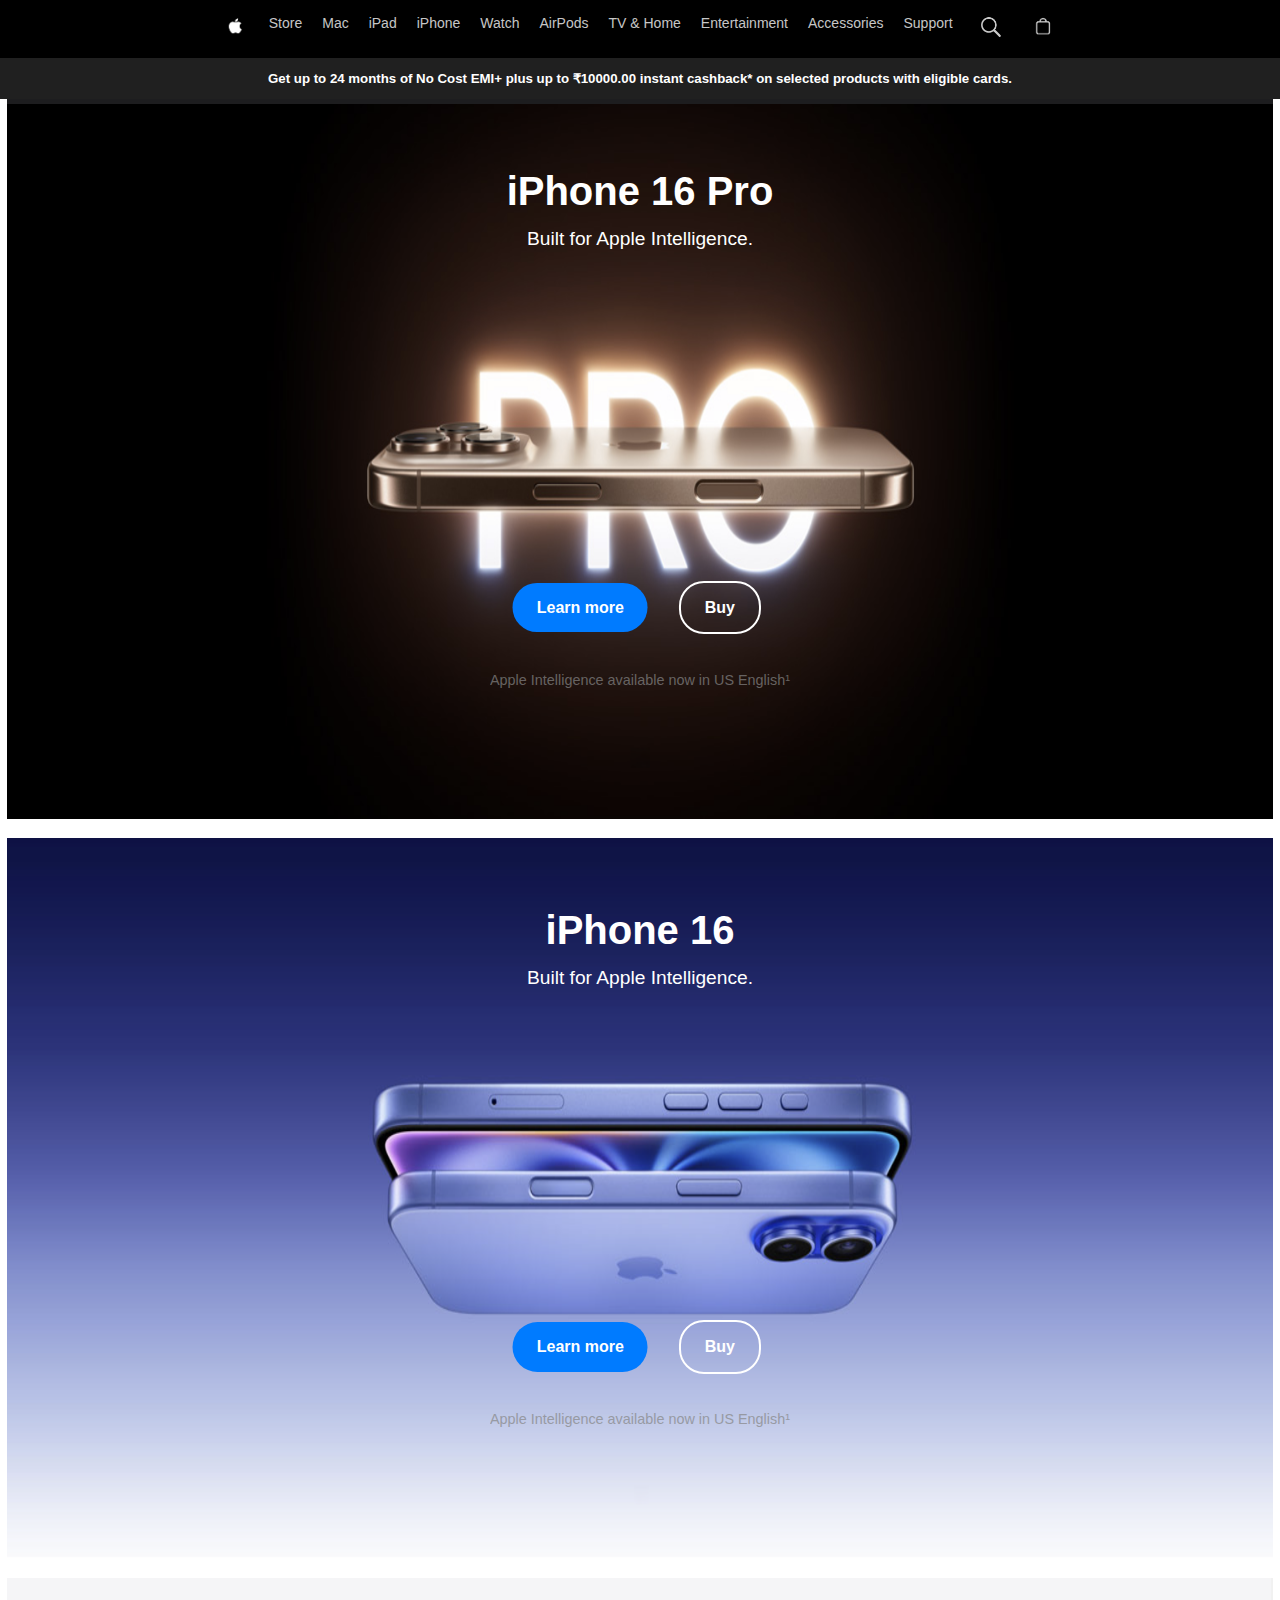
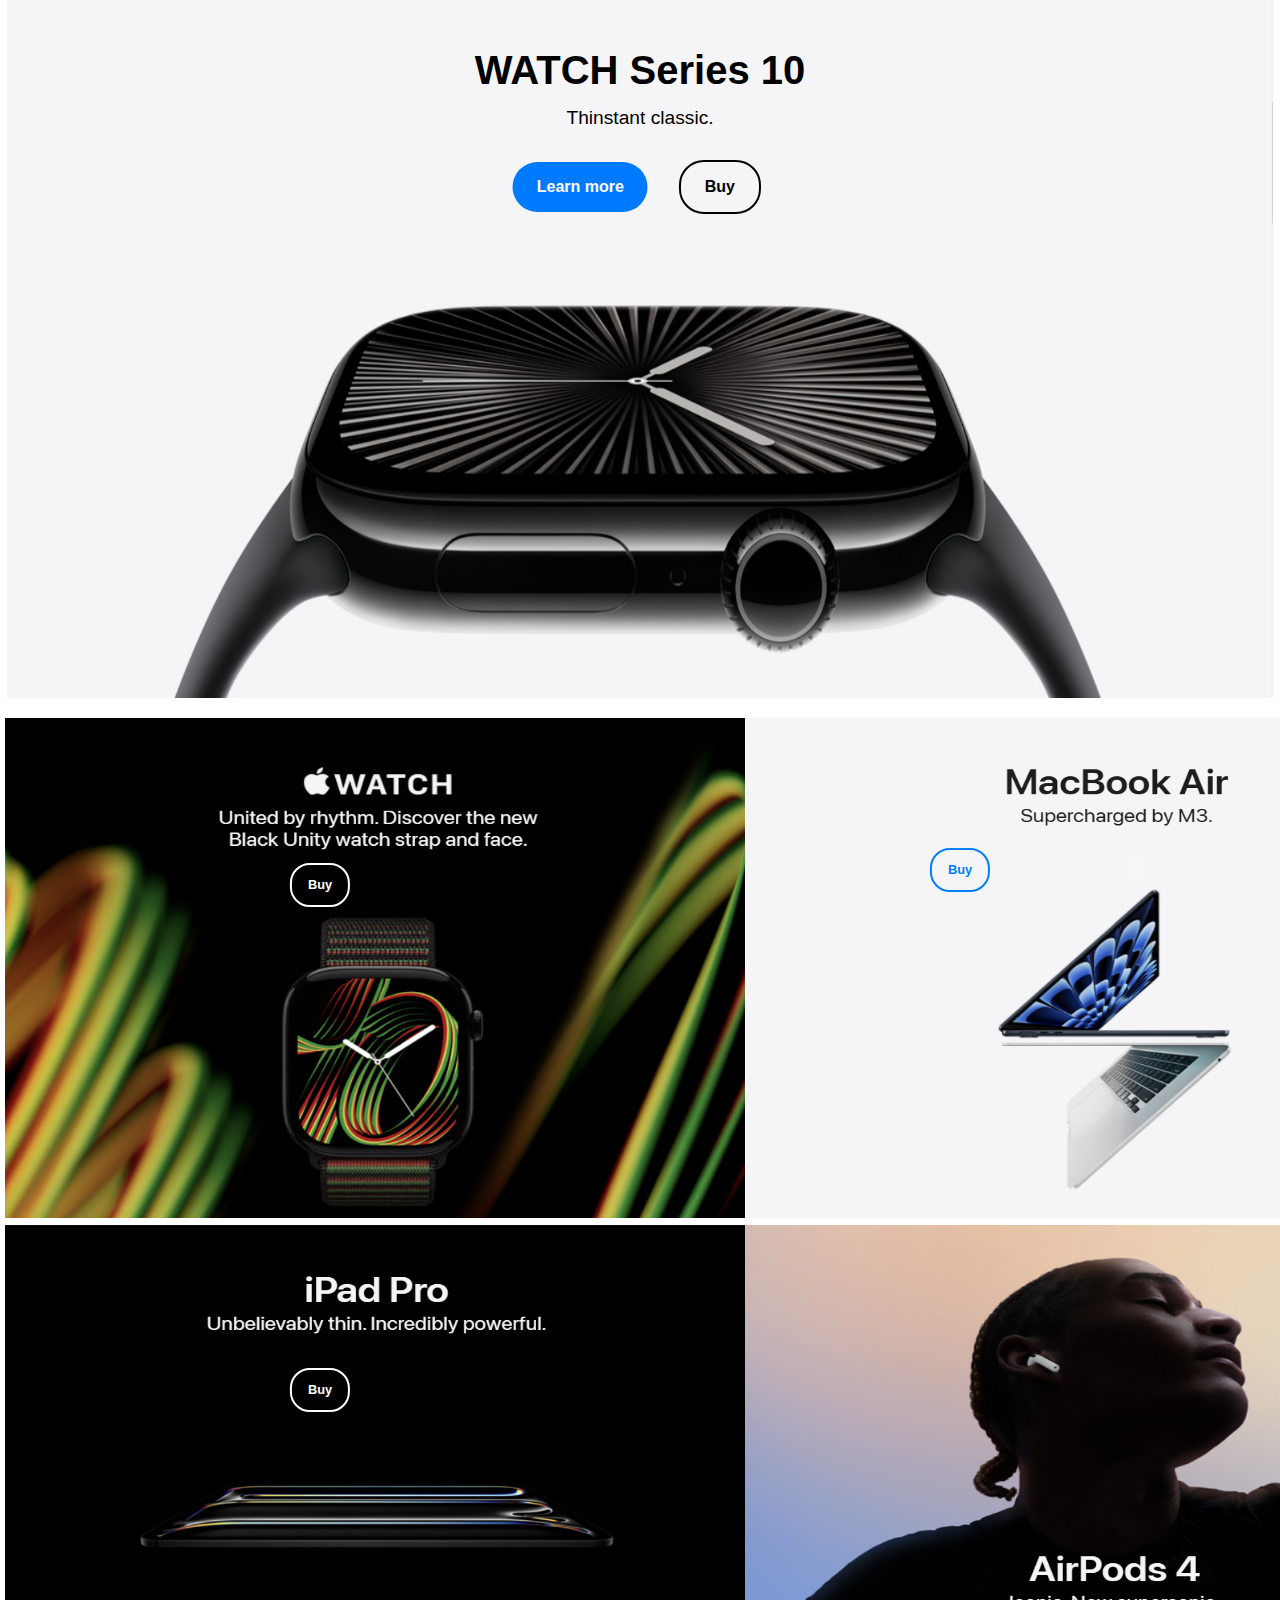
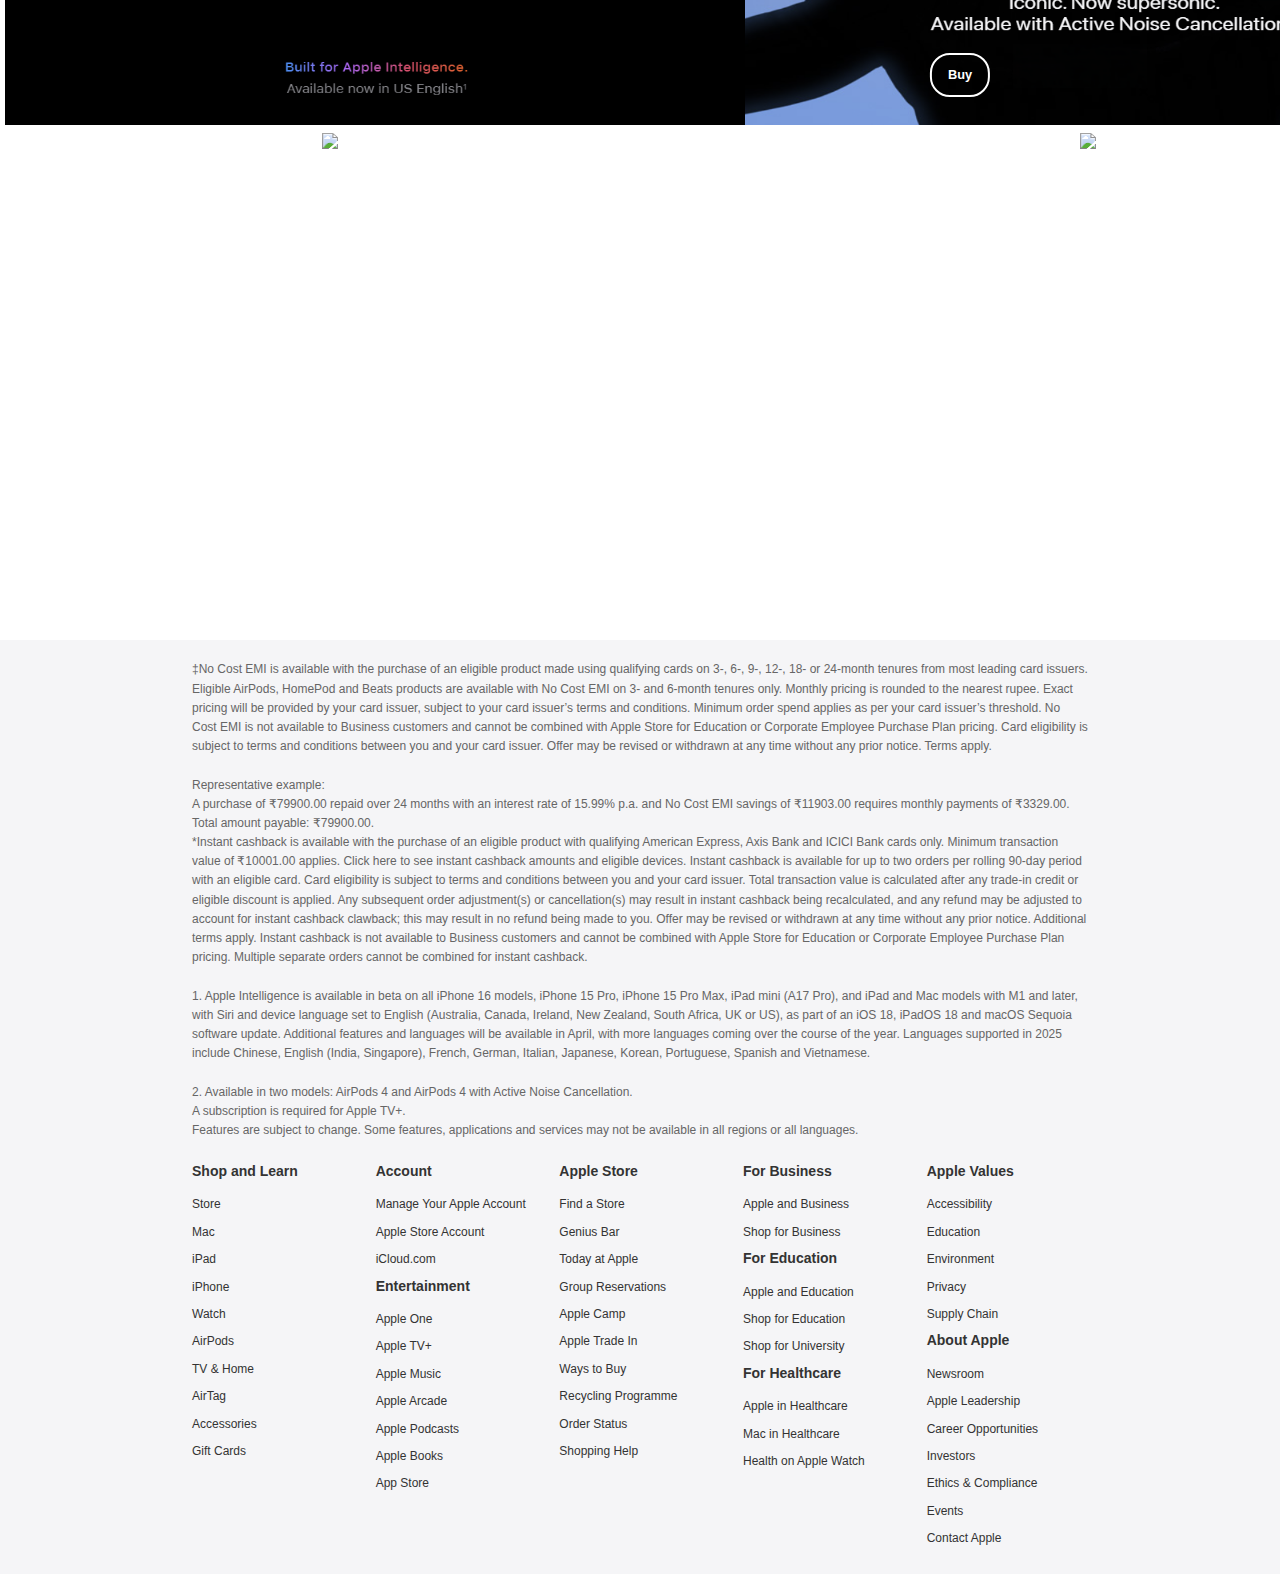
==== index.html @ c17c0697 "third" ====
<!DOCTYPE html>
<html lang="en">
<head>
  <meta charset="UTF-8">
  <meta name="viewport" content="width=device-width, initial-scale=1.0">
  <title>Apple</title>
  <link rel="stylesheet" href="styles.css">
</head>
<body>
  <!-- Navigation Bar -->
  <nav class="navbar" id="nav">
    <ul class="nav-links">
      <li><a href="#"><img src="appleLogo.jpg" alt="Apple Logo" class="logo"></a></li>
      <li><a href="https://www.apple.com/in/store">Store</a></li>
      <li><a href="https://www.apple.com/in/mac/">Mac</a></li>
      <li><a href="https://www.apple.com/in/ipad/">iPad</a></li>
      <li><a href="https://www.apple.com/in/iphone/">iPhone</a></li>
      <li><a href="https://www.apple.com/in/watch/">Watch</a></li>
      <li><a href="https://www.apple.com/in/airpods/">AirPods</a></li>
      <li><a href="https://www.apple.com/in/tv-home/">TV & Home</a></li>
      <li><a href="https://www.apple.com/in/services/all">Entertainment</a></li>
      <li><a href="https://www.apple.com/in/accessories/">Accessories</a></li>
      <li><a href="https://support.apple.com/en-in?cid=gn-ols-home-hp-tab">Support</a></li>
      <li><a href="#"><img src="search2.png" alt="Search" class="logo" id="Search"></a></li>
      <li><a href="#"><img src="shoppingBag2.png" alt="Shopping Bag" class="logo" id="SBag"></a></li>
    </ul>
  </nav>
  <div class="container">
    <div class="navbar" style="background-color:rgba(0, 0, 0, 0.873)"> <h5>Get up to 24 months of No Cost EMI+ plus up to ₹10000.00 instant cashback* on selected products with eligible cards. </h5></div>
  </div>
  <!-- iPhone 16 pro Section -->
  <div class="container">
    <div class="image-container">
      <a href="https://www.apple.com/in/iphone-16-pro/">
        <img src="iPhone16pro.png" alt="iPhone 16 Pro"> 
      </a>
    </div>
    <h1 class="Head">iPhone 16 Pro</h1>
    <p class="Sub">Built for Apple Intelligence.</p>

    <div class="buttons btn">
        <a href="https://www.apple.com/in/iphone-16-pro/" class="btn learn">Learn more</a>
        <a href="https://www.apple.com/in/shop/buy-iphone/iphone-16-pro" class="btn buy">Buy</a>
    </div>
    <p class="footnote Foot">Apple Intelligence available now in US English¹</p>
  </div>
  <!-- iPhone 16 Section -->
  <div class="container">
    <div class="image-container">
      <a href="https://www.apple.com/in/iphone-16/">
        <img src="iPhone16.png" alt="iPhone 16">
      </a>
    </div>
    <h1 class="Head">iPhone 16</h1>
    <p class="Sub">Built for Apple Intelligence.</p>

    <div class="buttons btn">
        <a href="https://www.apple.com/in/iphone-16/" class="btn learn">Learn more</a>
        <a href="https://www.apple.com/in/shop/buy-iphone/iphone-16" class="btn buy">Buy</a>
    </div>
    <p class="footnote Foot">Apple Intelligence available now in US English¹<br><br></p>
  </div>
  <!-- Watch Section -->
  <div class="container">
    <div class="image-container">
      <a href="https://www.apple.com/in/apple-watch-series-10/">
      <img src="watch.png" alt="iPhone 16">
      </a>
    </div>
    <h1 class="Head" style="color:black;">WATCH Series 10</h1>
    <p class="Sub" style="color:black">Thinstant classic.</p>

    <div class="buttons btn wbtn">
        <a href="https://www.apple.com/in/apple-watch-series-10/" class="btn learn">Learn more</a>
        <a href="https://www.apple.com/in/shop/buy-watch/apple-watch" class="btn buy wbuy">Buy</a>
    </div>
  </div>
  <!-- Other Products -->
  <div class="container container2" >
    <div class="product row1">
      <img src="watch2.png" alt="Watch 2">
      <div class="buttons1 buttons btn1">
        <a href="https://www.apple.com/in/shop/buy-iphone/iphone-16" class="btn1 buy">Buy</a>
      </div>
    </div>
    <div class="product col1">
      <img src="macbookAir.png" alt="Mac Book Air">
      <div class="buttons1 buttons btn2">
        <a href="https://www.apple.com/in/shop/buy-iphone/iphone-16" class="btn1 buy1">Buy</a>
      </div>
    </div>
    <div class="product row1">
      <img src="ipadPro.png" alt="ipadPro">
      <div class="buttons1 buttons btn3">
        <a href="https://www.apple.com/in/shop/buy-iphone/iphone-16" class="btn1 buy">Buy</a>
      </div>
    </div>
    <div class="product col1">
      <img src="airPods.png" alt="Air Pods">
      <div class="buttons1 buttons btn4">
        <a href="https://www.apple.com/in/shop/buy-iphone/iphone-16" class="btn1 buy">Buy</a>
      </div>
    </div>
    <div class="product row1">
      <img src="macbookPro.png" alt="macbookPro">
      <div class="buttons1 buttons btn5">
        <a href="https://www.apple.com/in/shop/buy-iphone/iphone-16" class="btn1 buy">Buy</a>
      </div>
    </div>
    <div class="product col1">
      <img src="tradein.png" alt="trade in">
    </div>
  </div>

  <!-- Footer -->
  <footer class="footer">
    <div class="footer-container">
        <p class="footer-note">
          ‡No Cost EMI is available with the purchase of an eligible product made using qualifying cards on 3-, 6-, 9-, 12-, 18- or 24-month tenures from most leading card issuers. Eligible AirPods, HomePod and Beats products are available with No Cost EMI on 3- and 6-month tenures only. Monthly pricing is rounded to the nearest rupee. Exact pricing will be provided by your card issuer, subject to your card issuer’s terms and conditions. Minimum order spend applies as per your card issuer’s threshold. No Cost EMI is not available to Business customers and cannot be combined with Apple Store for Education or Corporate Employee Purchase Plan pricing. Card eligibility is subject to terms and conditions between you and your card issuer. Offer may be revised or withdrawn at any time without any prior notice. Terms apply.<br><br>
          Representative example:<br>
          A purchase of ₹79900.00 repaid over 24 months with an interest rate of 15.99% p.a. and No Cost EMI savings of ₹11903.00 requires monthly payments of ₹3329.00. Total amount payable: ₹79900.00.<br>
          *Instant cashback is available with the purchase of an eligible product with qualifying American Express, Axis Bank and ICICI Bank cards only. Minimum transaction value of ₹10001.00 applies. Click here to see instant cashback amounts and eligible devices. Instant cashback is available for up to two orders per rolling 90-day period with an eligible card. Card eligibility is subject to terms and conditions between you and your card issuer. Total transaction value is calculated after any trade-in credit or eligible discount is applied. Any subsequent order adjustment(s) or cancellation(s) may result in instant cashback being recalculated, and any refund may be adjusted to account for instant cashback clawback; this may result in no refund being made to you. Offer may be revised or withdrawn at any time without any prior notice. Additional terms apply. Instant cashback is not available to Business customers and cannot be combined with Apple Store for Education or Corporate Employee Purchase Plan pricing. Multiple separate orders cannot be combined for instant cashback.<br><br>
          1. Apple Intelligence is available in beta on all iPhone 16 models, iPhone 15 Pro, iPhone 15 Pro Max, iPad mini (A17 Pro), and iPad and Mac models with M1 and later, with Siri and device language set to English (Australia, Canada, Ireland, New Zealand, South Africa, UK or US), as part of an iOS 18, iPadOS 18 and macOS Sequoia software update. Additional features and languages will be available in April, with more languages coming over the course of the year. Languages supported in 2025 include Chinese, English (India, Singapore), French, German, Italian, Japanese, Korean, Portuguese, Spanish and Vietnamese.<br><br>
          2. Available in two models: AirPods 4 and AirPods 4 with Active Noise Cancellation.<br>
          A subscription is required for Apple TV+.<br>
          Features are subject to change. Some features, applications and services may not be available in all regions or all languages.<br>
        </p>

        <div class="footer-columns">
            <div class="footer-column">
                <h4 class="footer-heading">Shop and Learn</h4>
                <ul class="footer-list">
                    <li><a href="#" class="footer-link">Store</a></li>
                    <li><a href="#" class="footer-link">Mac</a></li>
                    <li><a href="#" class="footer-link">iPad</a></li>
                    <li><a href="#" class="footer-link">iPhone</a></li>
                    <li><a href="#" class="footer-link">Watch</a></li>
                    <li><a href="#" class="footer-link">AirPods</a></li>
                    <li><a href="#" class="footer-link">TV & Home</a></li>
                    <li><a href="#" class="footer-link">AirTag</a></li>
                    <li><a href="#" class="footer-link">Accessories</a></li>
                    <li><a href="#" class="footer-link">Gift Cards</a></li>
                </ul>
            </div>

            <div class="footer-column">
                <h4 class="footer-heading">Account</h4>
                <ul class="footer-list">
                    <li><a href="#" class="footer-link">Manage Your Apple Account</a></li>
                    <li><a href="#" class="footer-link">Apple Store Account</a></li>
                    <li><a href="#" class="footer-link">iCloud.com</a></li>
                </ul>
                <h4 class="footer-heading">Entertainment</h4>
                <ul class="footer-list">
                    <li><a href="#" class="footer-link">Apple One</a></li>
                    <li><a href="#" class="footer-link">Apple TV+</a></li>
                    <li><a href="#" class="footer-link">Apple Music</a></li>
                    <li><a href="#" class="footer-link">Apple Arcade</a></li>
                    <li><a href="#" class="footer-link">Apple Podcasts</a></li>
                    <li><a href="#" class="footer-link">Apple Books</a></li>
                    <li><a href="#" class="footer-link">App Store</a></li>
                </ul>
            </div>

            <div class="footer-column">
                <h4 class="footer-heading">Apple Store</h4>
                <ul class="footer-list">
                    <li><a href="#" class="footer-link">Find a Store</a></li>
                    <li><a href="#" class="footer-link">Genius Bar</a></li>
                    <li><a href="#" class="footer-link">Today at Apple</a></li>
                    <li><a href="#" class="footer-link">Group Reservations</a></li>
                    <li><a href="#" class="footer-link">Apple Camp</a></li>
                    <li><a href="#" class="footer-link">Apple Trade In</a></li>
                    <li><a href="#" class="footer-link">Ways to Buy</a></li>
                    <li><a href="#" class="footer-link">Recycling Programme</a></li>
                    <li><a href="#" class="footer-link">Order Status</a></li>
                    <li><a href="#" class="footer-link">Shopping Help</a></li>
                </ul>
            </div>

            <div class="footer-column">
                <h4 class="footer-heading">For Business</h4>
                <ul class="footer-list">
                    <li><a href="#" class="footer-link">Apple and Business</a></li>
                    <li><a href="#" class="footer-link">Shop for Business</a></li>
                </ul>
                <h4 class="footer-heading">For Education</h4>
                <ul class="footer-list">
                    <li><a href="#" class="footer-link">Apple and Education</a></li>
                    <li><a href="#" class="footer-link">Shop for Education</a></li>
                    <li><a href="#" class="footer-link">Shop for University</a></li>
                </ul>
                <h4 class="footer-heading">For Healthcare</h4>
                <ul class="footer-list">
                    <li><a href="#" class="footer-link">Apple in Healthcare</a></li>
                    <li><a href="#" class="footer-link">Mac in Healthcare</a></li>
                    <li><a href="#" class="footer-link">Health on Apple Watch</a></li>
                </ul>
            </div>

            <div class="footer-column">
                <h4 class="footer-heading">Apple Values</h4>
                <ul class="footer-list">
                    <li><a href="#" class="footer-link">Accessibility</a></li>
                    <li><a href="#" class="footer-link">Education</a></li>
                    <li><a href="#" class="footer-link">Environment</a></li>
                    <li><a href="#" class="footer-link">Privacy</a></li>
                    <li><a href="#" class="footer-link">Supply Chain</a></li>
                </ul>
                <h4 class="footer-heading">About Apple</h4>
                <ul class="footer-list">
                    <li><a href="#" class="footer-link">Newsroom</a></li>
                    <li><a href="#" class="footer-link">Apple Leadership</a></li>
                    <li><a href="#" class="footer-link">Career Opportunities</a></li>
                    <li><a href="#" class="footer-link">Investors</a></li>
                    <li><a href="#" class="footer-link">Ethics & Compliance</a></li>
                    <li><a href="#" class="footer-link">Events</a></li>
                    <li><a href="#" class="footer-link">Contact Apple</a></li>
                </ul>
            </div>
        </div>
    </div>
</footer>
  
  </body>
  </html>
  
</body>
</html>
---- styles.css ----
/* General Reset */
* {
    margin: 0;
    padding: 0;
    box-sizing: border-box;
  }
  
  body {
    font-family: -apple-system, BlinkMacSystemFont, "Segoe UI", Roboto, "Helvetica Neue", Arial, sans-serif;
    color: #333;
    line-height: 1.6;
  }
  /* Container Styling */
  .container {
    padding-top: 50px;
    font-family: Arial, sans-serif;
    background-color: #000;
    position: relative;
    color: white;
    text-align: center;
    margin: 0;
    padding: 0;
    background-color: white;
  }
  .container2 {
    display: grid;
    grid-template-columns: 1fr 1fr;
    grid-template-rows: 1fr 1fr 1fr;
}

.product img{
  height: 500px;
  width: 740px;
}

.row1{
  padding-left: 5px;
}

.col1{
  padding-right: 5px;
}
p {
  left: 50%;  
  transform: translateX(-50%); 
  font-size: 1.2rem;
  margin-bottom: 20px;
}
/* iphone 16 pro */
.Head {
    position: absolute;
    top: 60px;
    left: 50%;  
    transform: translateX(-50%); 
    font-size: 2.5rem;
    font-weight: bold;
}

.Sub {
    position: absolute;
    top: 125px;
}
.btn{
    position: absolute;
    top: 440px;
    padding-left:0px;
    padding-right:0px;
    left: 54%;  
    transform: translateX(-50%); 
}
.wbtn{
  top:
  140px;
}
.buttons1 {
    position: absolute;
    padding-left:0px;
    padding-right:0px;
    font-size: 5px;
    transform: translateX(-50%); 
}
.btn1{
    top: 105px;
    left:25%;
}
.btn2{
  top: 100px;
  left:75%;
}
.btn3{
  top: 620px;
  left:25%;
}
.btn4{
  top: 905px;
  left:75%;
}
.btn5{
  top: 1120px;
  left:25%;
}

.Foot {
  position: absolute;
  top: 550px;
  color:#868686;
}

/* Image Styling */
.image-container {
    position: relative;
    display: inline-block;
    border-bottom: 12px solid white;
}

.image-container img {
    width: 98.9vw;
    height: 80vh;
}


/* Buttons */
.buttons {
    margin-top: 30px;
}

.btn {
    display: inline-block;
    padding: 12px 24px;
    font-size: 1rem;
    font-weight: bold;
    border-radius: 25px;
    text-decoration: none;
    transition: 0.3s;
}

.btn1{
    display: inline-block;
    padding: 10px 16px;
    font-size: 0.8rem;
    font-weight: bold;
    border-radius: 20px;
    text-decoration: none;
    transition: 0.3s;
}

/* Learn More Button */
.learn {
    background-color: #007bff;
    color: white;
    position:static;
}

/* Buy Button */
.buy {
    color: white;
    border: 2px solid white;
    position:static;
    z-index:500;
}
.buy1 {
  color: #007fff;
  border: 2px solid #007fff;
  position:static;
  z-index:500;
}
.wbuy{
    color: black;
    border: 2px solid black;
}

/* Hover Effect */
.buy:hover, .buy1:hover{
    background-color: #007bff;
    border-color: #007bff;
    color: white;
}

/* Footnote */
.footnote {
    margin-top: 20px;
    font-size: 0.9rem;
    opacity: 0.7;
} 
  /* Navigation Bar */
  .navbar {
    display: flex;
    justify-content: center;
    align-items: center;
    padding: 10px 20px;
    background-color: #e0e0e038;
    color: #fff;
  }
  #nav {
    position: sticky;
    top:0;
    z-index: 1000;
    background-color: #000;
    color: #fff;
  }
  .nav-links {
    list-style: none;
    display: flex;
    gap: 20px;
  }
  
  .nav-links a {
    color: #ffffffc9;
    text-decoration: none;
    font-size: 14px;
  }
  .nav-links a:hover {
    color: #fff;
    text-decoration: none;
    font-size: 14px;
  }
  
  #Search:hover{
    content: url('search.png'); 
  } 
  #SBag:hover{
    content: url('shoppingBag.png'); 
  }  
  .logo {
    height: 30px;
    padding-top: 3px;
  }
  
  /* Hero Section */
  .hero {
    text-align: center;
    padding: 100px 20px;
    background-color: #f5f5f7;
  }
  
  .hero h1 {
    font-size: 48px;
    margin-bottom: 10px;
  }
  
  .hero p {
    font-size: 18px;
    margin-bottom: 20px;
  }
  
  .cta-button {
    display: inline-block;
    padding: 10px 20px;
    background-color: #0070c9;
    color: #fff;
    text-decoration: none;
    border-radius: 20px;
    font-size: 16px;
  }
  
  /* Product Grid */
  .product-grid {
    display: flex;
    justify-content: space-around;
    padding: 40px 20px;
    background-color: #fff;
  }
  
  .product-item {
    text-align: center;
  }
  
  .product-item img {
    width: 100%;
    max-width: 200px;
    height: auto;
    margin-bottom: 10px;
  }
  
  .product-item h2 {
    font-size: 24px;
    margin-bottom: 5px;
  }
  
  .product-item p {
    font-size: 14px;
    color: #666;
  }
  
  /* Footer */
  .footer {
    text-align: center;
    padding: 20px;
    background-color: #f5f5f7;
    font-size: 14px;
  }

  .footer {
    background-color: #f5f5f7;
    padding: 20px 40px;
}

.footer-container {
    max-width: 70vw;
    margin: 0 auto;
}

.footer-note {
    font-size: 12px;
    color: #666;
    position: relative;
    text-align: left;
    margin-bottom: 20px;
}

.footer-columns {
    display: flex;
    flex-wrap: wrap;
    text-align: left;
    justify-content: space-between;
}

.footer-column {
    width: 18%;
}

.footer-heading {
    font-size: 14px;
    font-weight: bold;
    margin-bottom: 10px;
}

.footer-list {
    list-style: none;
    padding: 0;
    margin: 0;
}

.footer-list li {
    margin-bottom: 5px;
}

.footer-link {
    text-decoration: none;
    color: #333;
    font-size: 12px;
}

.footer-link:hover {
    text-decoration: underline;
}

.footer-bottom {
    font-size: 12px;
    margin-top: 20px;
    color: #666;
}
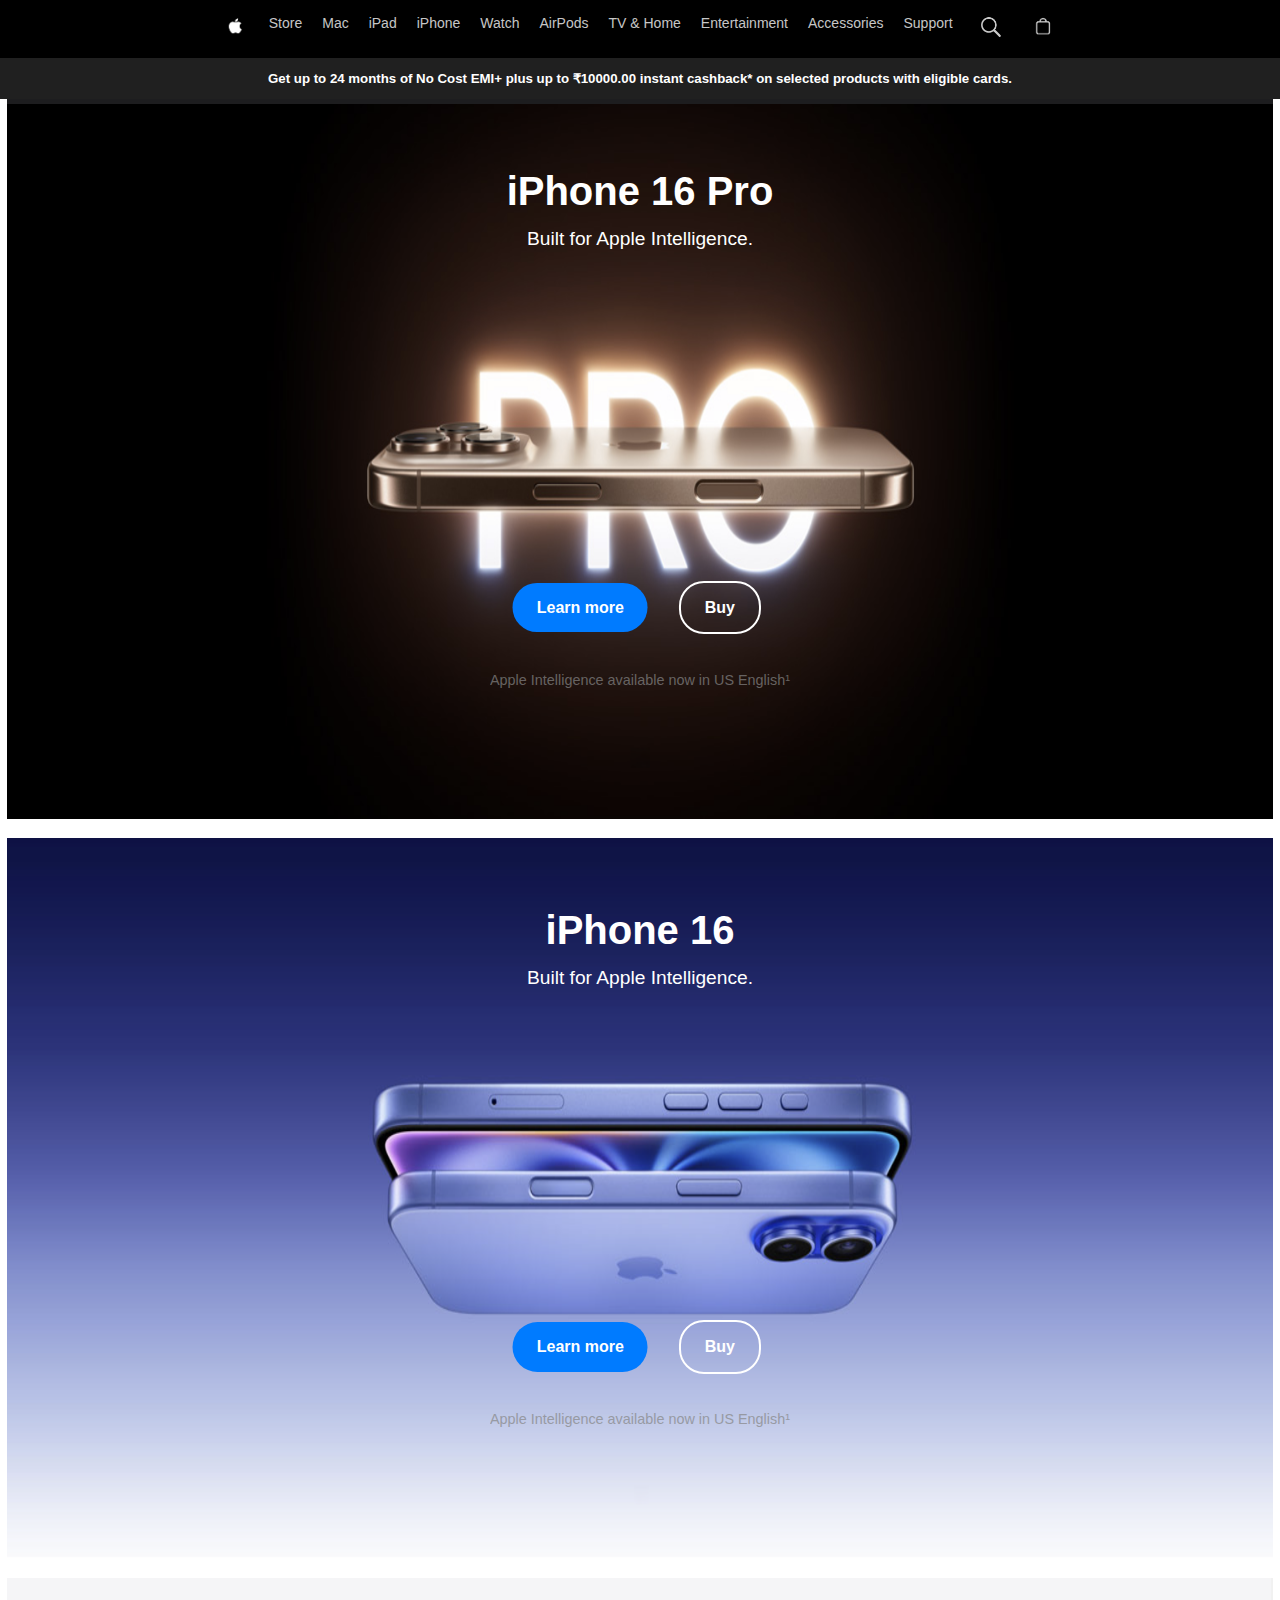
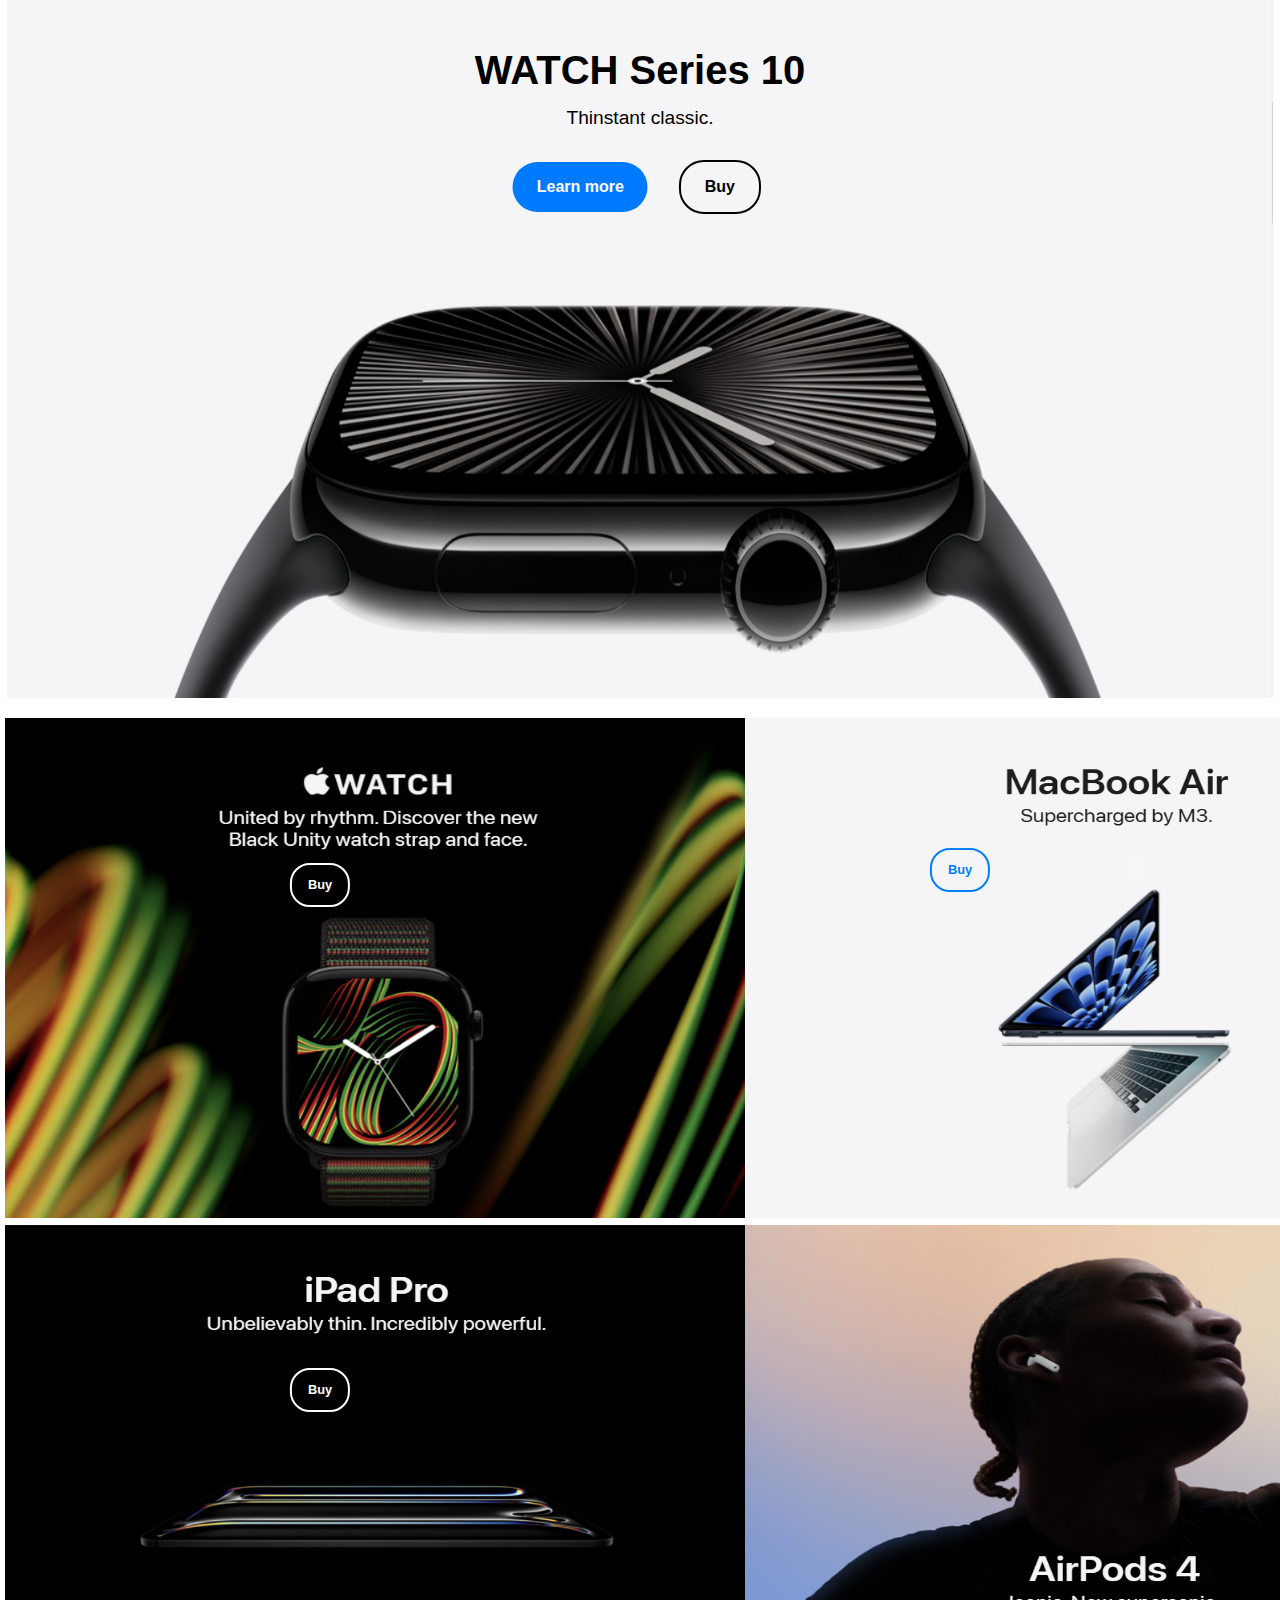
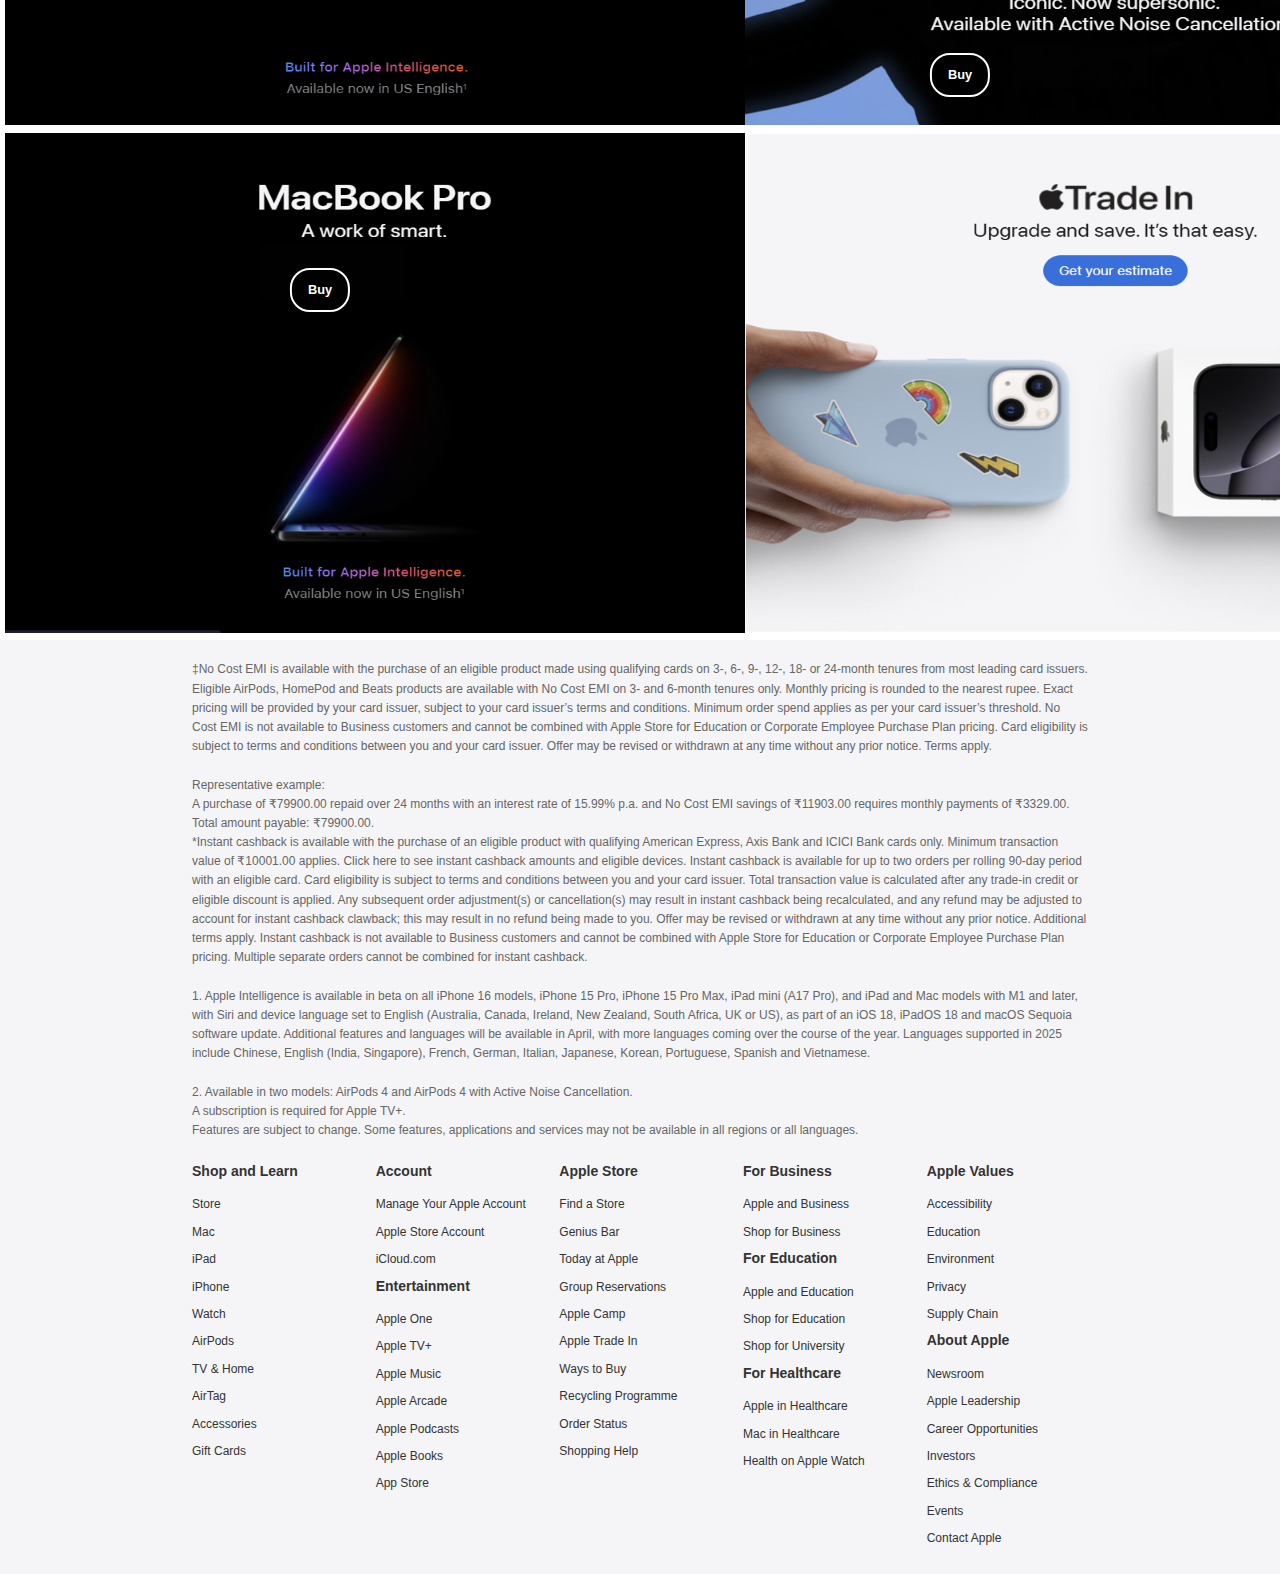
==== commit 71228e81: "Fourth" ====
--- a/index.html
+++ b/index.html
@@ -102,13 +102,13 @@
       </div>
     </div>
     <div class="product row1">
-      <img src="macbookPro.png" alt="macbookPro">
+      <img src="MacbookPro.png" alt="macbookPro">
       <div class="buttons1 buttons btn5">
         <a href="https://www.apple.com/in/shop/buy-iphone/iphone-16" class="btn1 buy">Buy</a>
       </div>
     </div>
     <div class="product col1">
-      <img src="tradein.png" alt="trade in">
+      <img src="Tradein.png" alt="trade in">
     </div>
   </div>
 
